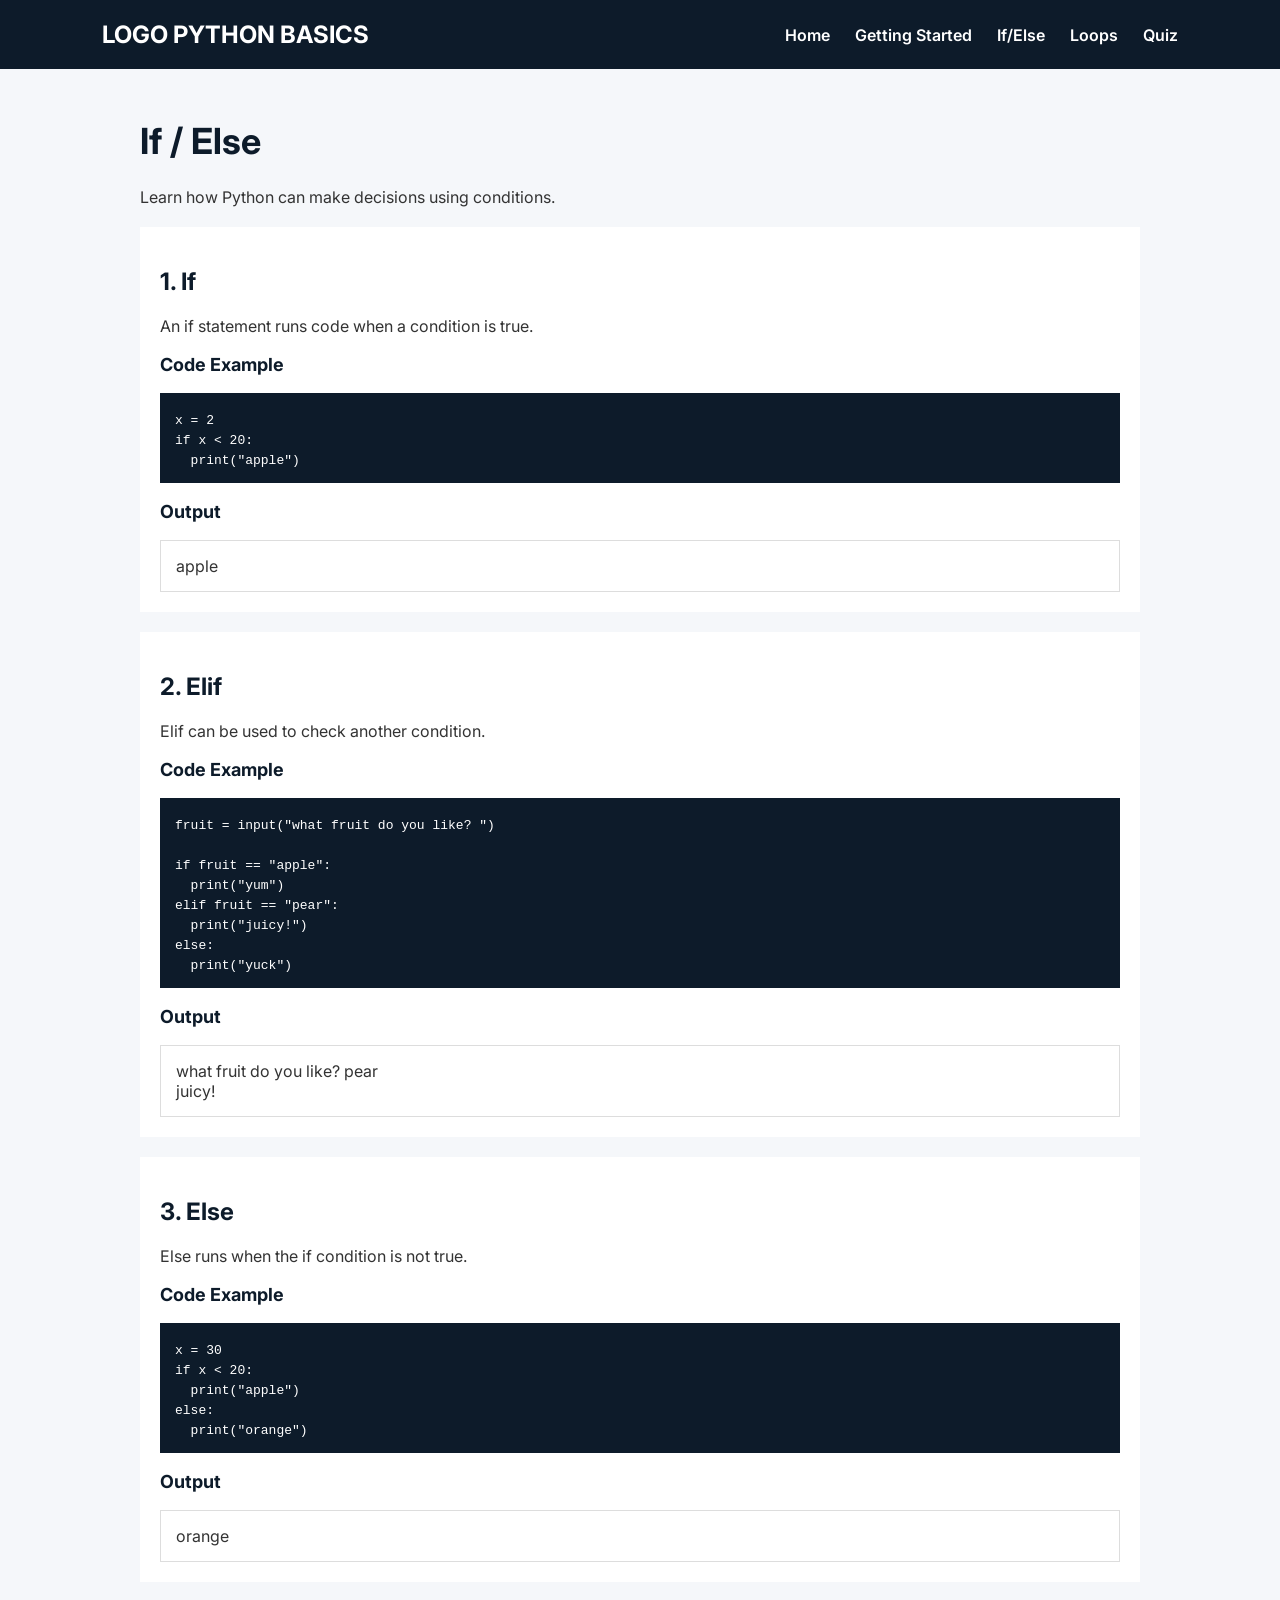
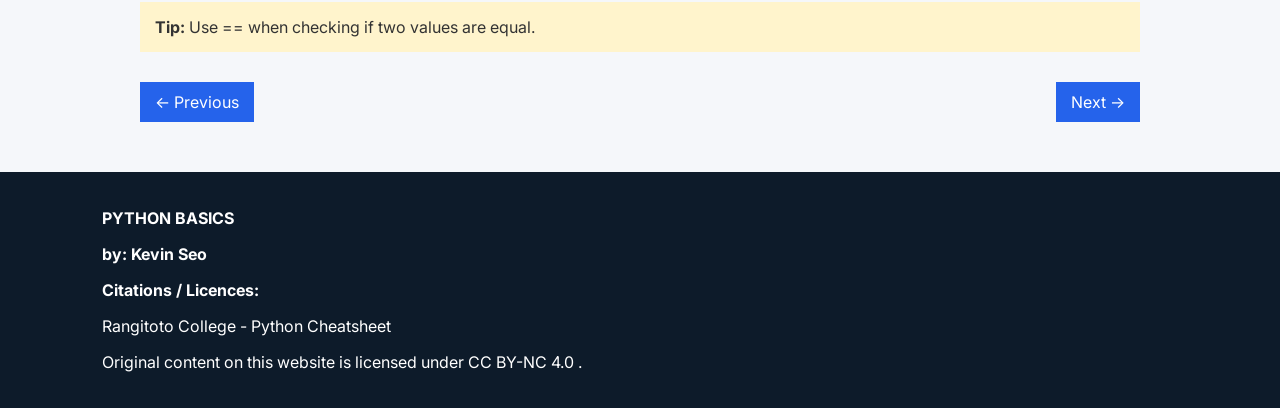
==== ifelse.html @ f4f818a4 "Add files via upload" ====
<!DOCTYPE html>
<html lang="en">

<head>
  <meta charset="UTF-8">
  <meta name="viewport" content="width=device-width, initial-scale=1.0">
  <title>If / Else - Python Basics</title>
  <link rel="stylesheet" href="style.css">
</head>

<body>

  <!-- Header -->
  <div class="header">

    <a href="index.html" class="logo">
      <span>LOGO</span>
      <span>PYTHON BASICS</span>
    </a>

    <div class="nav">
      <a href="index.html">Home</a>
      <a href="start.html">Getting Started</a>
      <a href="ifelse.html">If/Else</a>
      <a href="loops.html">Loops</a>
      <a href="quiz.html">Quiz</a>
    </div>

  </div>


  <!-- Learning Content -->
  <div class="contents">

    <h1>If / Else</h1>
    <p>Learn how Python can make decisions using conditions.</p>


    <div class="lesson">

      <h2>1. If</h2>

      <p>An if statement runs code when a condition is true.</p>

      <h3>Code Example</h3>

      <div class="code-box">
        <code>
          x = 2<br>
          if x &lt; 20:<br>
          &nbsp;&nbsp;print("apple")
        </code>
      </div>

      <h3>Output</h3>

      <div class="output-box">
        apple
      </div>

    </div>


    <div class="lesson">

      <h2>2. Elif</h2>

      <p>Elif can be used to check another condition.</p>

      <h3>Code Example</h3>

      <div class="code-box">
        <code>
          fruit = input("what fruit do you like? ")<br><br>

          if fruit == "apple":<br>
          &nbsp;&nbsp;print("yum")<br>
          elif fruit == "pear":<br>
          &nbsp;&nbsp;print("juicy!")<br>
          else:<br>
          &nbsp;&nbsp;print("yuck")
        </code>
      </div>

      <h3>Output</h3>

      <div class="output-box">
        what fruit do you like? pear<br>
        juicy!
      </div>

    </div>


    <div class="lesson">

      <h2>3. Else</h2>

      <p>Else runs when the if condition is not true.</p>

      <h3>Code Example</h3>

      <div class="code-box">
        <code>
          x = 30<br>
          if x &lt; 20:<br>
          &nbsp;&nbsp;print("apple")<br>
          else:<br>
          &nbsp;&nbsp;print("orange")
        </code>
      </div>

      <h3>Output</h3>

      <div class="output-box">
        orange
      </div>

    </div>


    <div class="tip">
      <strong>Tip:</strong> Use == when checking if two values are equal.

    </div>


    <div class="page-navigation">
      <a href="start.html" class="page-btn">← Previous</a>
      <a href="loops.html" class="page-btn">Next →</a>
    </div>

  </div>


  <!-- Footer -->
  <div class="footer">
    <p><strong>PYTHON BASICS</strong></p>
    <p><strong>by: Kevin Seo</strong></p>

    <p><strong>Citations / Licences:</strong></p>
    <p>Rangitoto College - Python Cheatsheet</p>

    <p>
      Original content on this website is licensed under
      <a href="https://creativecommons.org/licenses/by-nc/4.0/">
        CC BY-NC 4.0
      </a>.
    </p>
  </div>

</body>

</html>
---- style.css ----
@import url('https://fonts.googleapis.com/css2?family=Inter:wght@400;600;700&display=swap');

body {
  margin: 0;
  font-family: 'Inter', Arial, sans-serif;
  /* using Inter as the main font for the website */
  background-color: #F5F7FA;
  color: #333333;
}

a {
  text-decoration: none;
}

/* Main page heading */
h1 {
  color: #0D1B2A;
  font-size: 36px;
}

/* Section heading */
h2 {
  color: #0D1B2A;
  font-size: 24px;
}

/* Small heading */
h3 {
  color: #0D1B2A;
  font-size: 18px;
}

/* Header */
.header {
  background-color: #0D1B2A;
  display: flex;
  /* using flexbox to place the logo and navigation in one row*/
  justify-content: space-between;
  align-items: center;
  padding: 20px 8%;
}

.logo {
  color: #FFFFFF;
  font-size: 24px;
  font-weight: 700;
}

.nav {
  display: flex;
  gap: 25px;
}

.nav a {
  color: #FFFFFF;
  font-weight: 600;
}

/* Contents */
.contents {
  width: 80%;
  max-width: 1000px;
  /* stopping the content from getting too wide */
  margin: 50px auto;
}

/* Footer */
.footer {
  background-color: #0D1B2A;
  color: #FFFFFF;
  padding: 20px 8%;
  margin-top: 30px;
}

.footer a {
  color: #FFFFFF;
}

/* Home Page - Hero */
.hero {
  display: flex;
  justify-content: space-between;
  align-items: center;
  padding: 50px 10%;
  min-height: 260px;
}

.hero-text {
  width: 50%;
}

.hero p {
  font-size: 20px;
  margin-bottom: 30px;
}

.hero-btn {
  /* styling the class button on hero*/
  display: inline-block;
  /* making the link work more like a button */
  background-color: #2563EB;
  color: #FFFFFF;
  padding: 14px 25px;
  border-radius: 8px;
  /*making button round*/
  font-weight: 600;
}

.hero-image {
  width: 40%;
  height: 220px;
  background-color: #FFFFFF;
  display: flex;
  justify-content: center;
  align-items: center;
}

/* Home Page - Learning Topic Cards */
.topics {
  padding: 20px 0 50px;
}

.topic-grid {
  display: grid;
  /* using grid to place the topic cards */
  grid-template-columns: repeat(4, 1fr);
  /* making 4 equal columns */
  gap: 20px;
}

.topic-item {
  background-color: #FFFFFF;
  padding: 25px;
  border-radius: 10px;
}

.topic-icon {
  width: 55px;
  height: 55px;
  border-radius: 50%;
  background-color: #F5F7FA;
  border: 1px solid #D6E4FF;
  display: flex;
  align-items: center;
  justify-content: center;
  margin-bottom: 15px;
}

.topic-btn {
  color: #2563EB;
  font-weight: 600;
}

/* Home Page - Intro */
.python-intro {
  display: flex;
  justify-content: space-between;
  align-items: center;
  padding: 60px 0;
}

.intro-text {
  width: 55%;
}

.intro-image {
  width: 35%;
  height: 200px;
  background-color: #FFFFFF;
  display: flex;
  justify-content: center;
  align-items: center;
}


/* Learning Content Page */
.lesson {
  background-color: #FFFFFF;
  padding: 20px;
  margin: 20px 0;
}

.code-box {
  background-color: #0D1B2A;
  color: #FFFFFF;
  padding: 15px;
}

.output-box {
  background-color: #FFFFFF;
  padding: 15px;
  border: 1px solid #DDDDDD;
}

.tip {
  background-color: #FFF4CC;
  color: #333333;
  padding: 15px;
  margin-top: 20px;
}

.page-navigation {
  display: flex;
  justify-content: space-between;
  margin-top: 30px;
}

.page-btn {
  background-color: #2563EB;
  color: #FFFFFF;
  padding: 10px 15px;
}

/* Quiz Page*/
.question {
  background-color: #FFFFFF;
  padding: 20px;
  margin: 20px 0;
}

.question label {
  display: block;
  padding: 8px 0;
}

.check-btn {
  background-color: #2563EB;
  color: #FFFFFF;
  border: none;
  padding: 10px 20px;
  font-family: inherit;
}

.result {
  background-color: #FFF4CC;
  padding: 15px;
  margin-top: 20px;
}
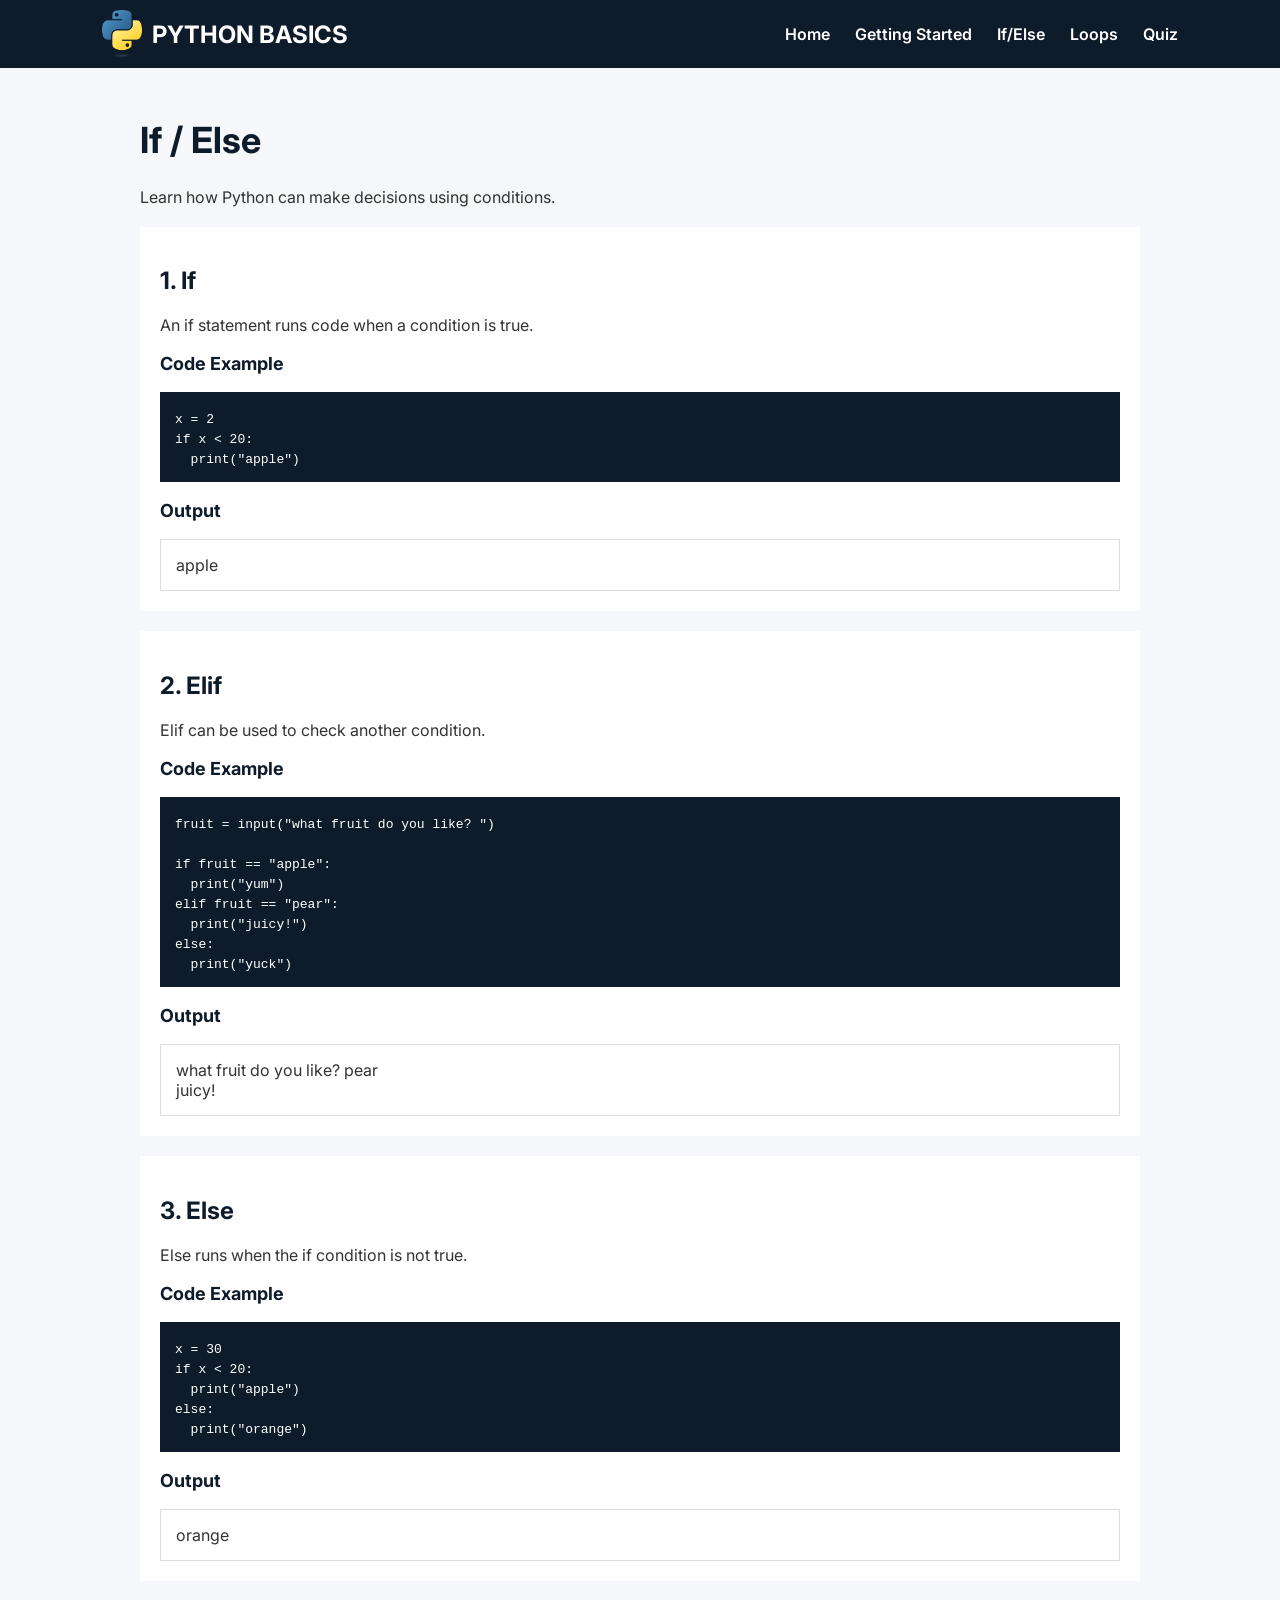
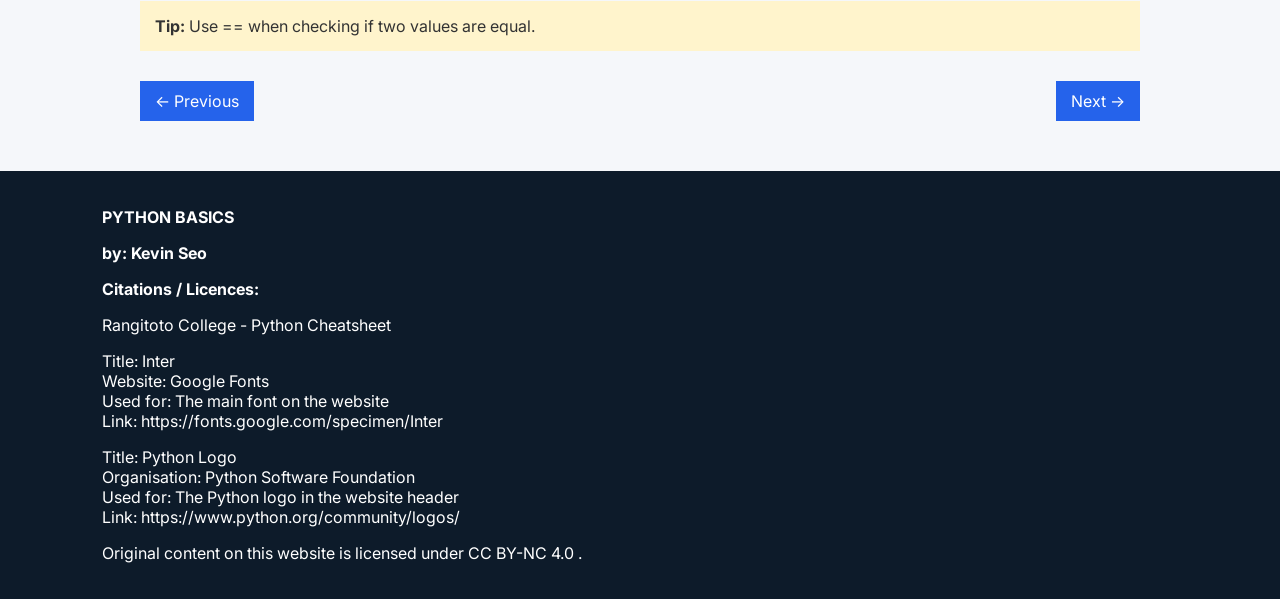
==== commit 7ee2f505: "Update final Part 1 website" ====
--- a/ifelse.html
+++ b/ifelse.html
@@ -12,9 +12,8 @@
 
   <!-- Header -->
   <div class="header">
-
     <a href="index.html" class="logo">
-      <span>LOGO</span>
+      <img src="images/logo.png" alt="Python logo">
       <span>PYTHON BASICS</span>
     </a>
 
@@ -34,7 +33,6 @@
 
     <h1>If / Else</h1>
     <p>Learn how Python can make decisions using conditions.</p>
-
 
     <div class="lesson">
 
@@ -57,9 +55,7 @@
       <div class="output-box">
         apple
       </div>
-
     </div>
-
 
     <div class="lesson">
 
@@ -88,9 +84,7 @@
         what fruit do you like? pear<br>
         juicy!
       </div>
-
     </div>
-
 
     <div class="lesson">
 
@@ -142,6 +136,20 @@
     <p>Rangitoto College - Python Cheatsheet</p>
 
     <p>
+      Title: Inter<br>
+      Website: Google Fonts<br>
+      Used for: The main font on the website<br>
+      Link: https://fonts.google.com/specimen/Inter
+    </p>
+
+    <p>
+      Title: Python Logo<br>
+      Organisation: Python Software Foundation<br>
+      Used for: The Python logo in the website header<br>
+      Link: https://www.python.org/community/logos/
+    </p>
+
+    <p>
       Original content on this website is licensed under
       <a href="https://creativecommons.org/licenses/by-nc/4.0/">
         CC BY-NC 4.0
--- a/style.css
+++ b/style.css
@@ -37,13 +37,22 @@
   /* using flexbox to place the logo and navigation in one row*/
   justify-content: space-between;
   align-items: center;
-  padding: 20px 8%;
+  padding: 10px 8%;
 }
 
 .logo {
   color: #FFFFFF;
   font-size: 24px;
   font-weight: 700;
+  display: flex;
+  align-items: center;
+  gap: 10px;
+}
+
+.logo img {
+  width: 40px;
+  height: auto;
+  vertical-align: middle;
 }
 
 .nav {
@@ -79,19 +88,22 @@
 /* Home Page - Hero */
 .hero {
   display: flex;
-  justify-content: space-between;
-  align-items: center;
-  padding: 50px 10%;
-  min-height: 260px;
+  justify-content: center;
+  align-items: center;
+  gap: 50px;
+  max-width: 1200px;
+  margin: 0 auto;
+  padding: 50px 20px;
+  min-height: 240px;
 }
 
 .hero-text {
-  width: 50%;
+  width: 45%;
 }
 
 .hero p {
   font-size: 20px;
-  margin-bottom: 30px;
+  margin-bottom: 60px;
 }
 
 .hero-btn {
@@ -107,12 +119,17 @@
 }
 
 .hero-image {
-  width: 40%;
-  height: 220px;
-  background-color: #FFFFFF;
-  display: flex;
-  justify-content: center;
-  align-items: center;
+  width: 45%;
+  display: flex;
+  justify-content: center;
+  align-items: center;
+}
+
+.hero-image img {
+  width: 100%;
+  max-width: 500px;
+  height: auto;
+  display: block;
 }
 
 /* Home Page - Learning Topic Cards */
@@ -172,6 +189,12 @@
   align-items: center;
 }
 
+.intro-image img {
+  width: 100%;
+  max-width: 420px;
+  height: auto;
+  display: block;
+}
 
 /* Learning Content Page */
 .lesson {
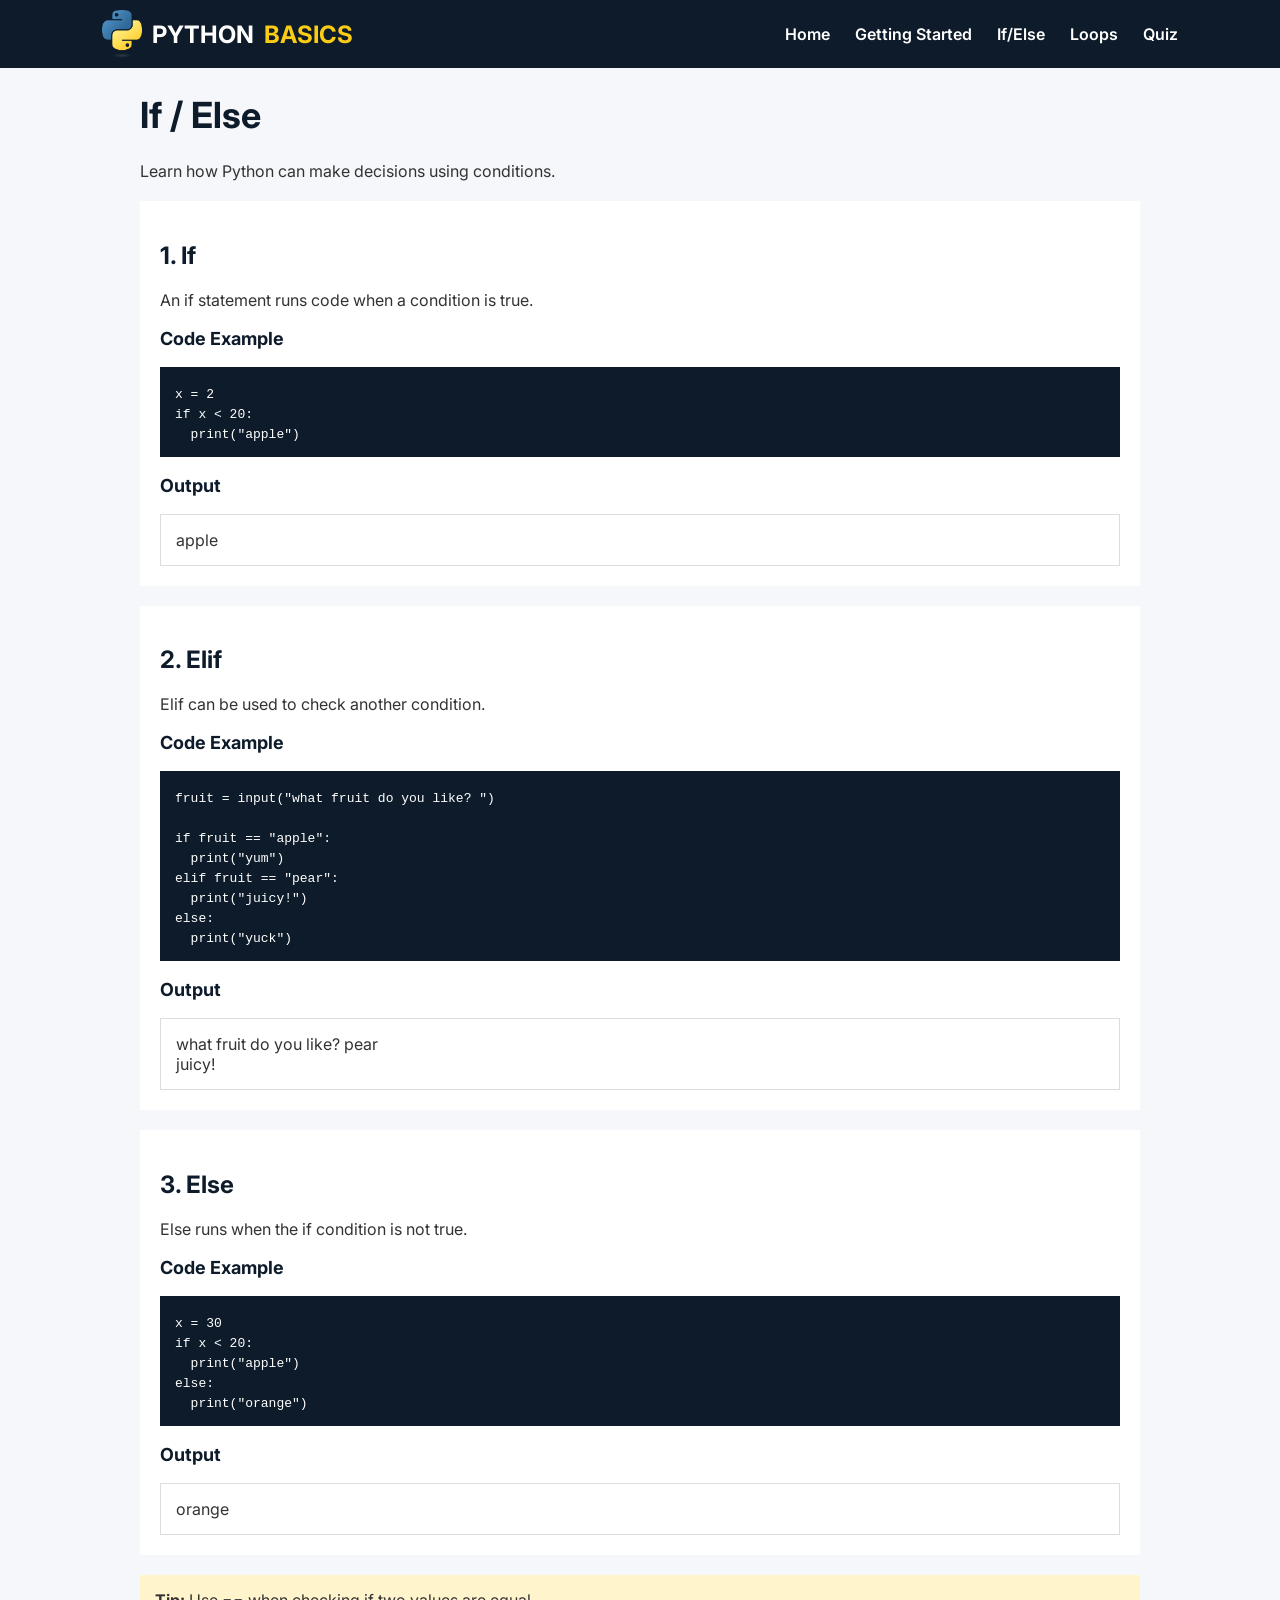
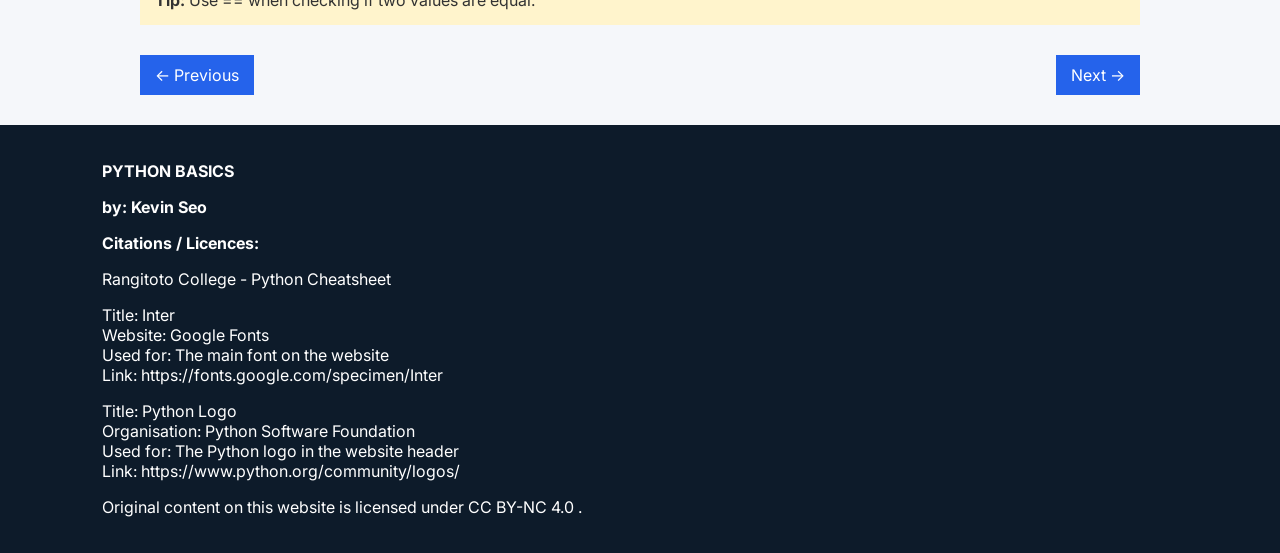
==== commit 23ef6888: "Final update" ====
--- a/ifelse.html
+++ b/ifelse.html
@@ -14,7 +14,8 @@
   <div class="header">
     <a href="index.html" class="logo">
       <img src="images/logo.png" alt="Python logo">
-      <span>PYTHON BASICS</span>
+      <span>PYTHON</span>
+      <span class="logo-basics-word">BASICS</span>
     </a>
 
     <div class="nav">
--- a/style.css
+++ b/style.css
@@ -55,6 +55,10 @@
   vertical-align: middle;
 }
 
+.logo-basics-word {
+  color: #FACC15;
+}
+
 .nav {
   display: flex;
   gap: 25px;
@@ -70,7 +74,7 @@
   width: 80%;
   max-width: 1000px;
   /* stopping the content from getting too wide */
-  margin: 50px auto;
+  margin: 20px auto;
 }
 
 /* Footer */
@@ -90,15 +94,23 @@
   display: flex;
   justify-content: center;
   align-items: center;
-  gap: 50px;
+  gap: 5px;
   max-width: 1200px;
   margin: 0 auto;
-  padding: 50px 20px;
-  min-height: 240px;
+  padding: 15px 20px 0;
+  min-height: 0;
 }
 
 .hero-text {
-  width: 45%;
+  width: 48%;
+}
+
+.hero-python-word {
+  color: #0459fb;
+}
+
+.hero h1 {
+  font-size: 44px;
 }
 
 .hero p {
@@ -120,9 +132,6 @@
 
 .hero-image {
   width: 45%;
-  display: flex;
-  justify-content: center;
-  align-items: center;
 }
 
 .hero-image img {
@@ -134,7 +143,7 @@
 
 /* Home Page - Learning Topic Cards */
 .topics {
-  padding: 20px 0 50px;
+  padding: 20px 0 30px;
 }
 
 .topic-grid {
@@ -149,18 +158,21 @@
   background-color: #FFFFFF;
   padding: 25px;
   border-radius: 10px;
+  border: 1px solid #B8CDF5;
 }
 
 .topic-icon {
-  width: 55px;
-  height: 55px;
-  border-radius: 50%;
-  background-color: #F5F7FA;
-  border: 1px solid #D6E4FF;
-  display: flex;
-  align-items: center;
+  display: flex;
   justify-content: center;
-  margin-bottom: 15px;
+  align-items: center;
+  margin-bottom: 18px;
+}
+
+.topic-icon img {
+  width: 68px;
+  height: 68px;
+  object-fit: contain;
+  display: block;
 }
 
 .topic-btn {
@@ -173,7 +185,7 @@
   display: flex;
   justify-content: space-between;
   align-items: center;
-  padding: 60px 0;
+  padding: 20px 0;
 }
 
 .intro-text {
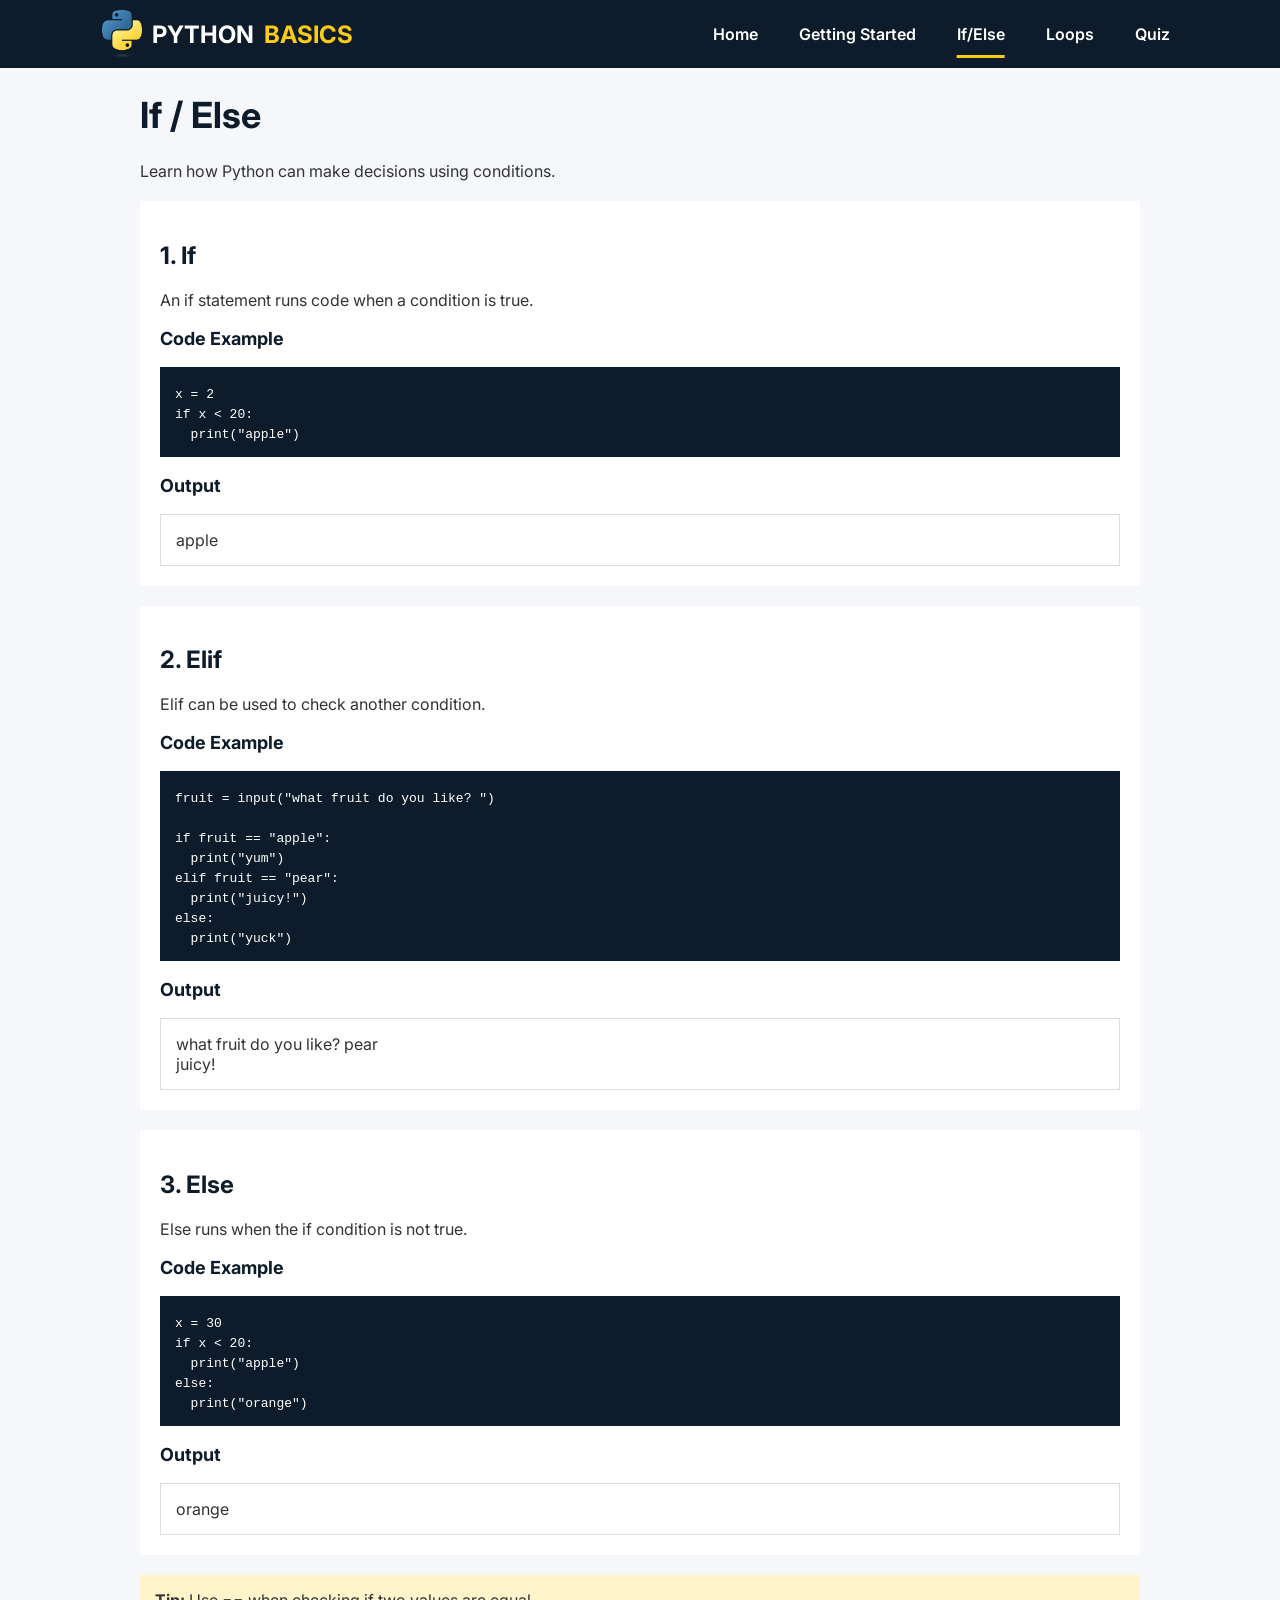
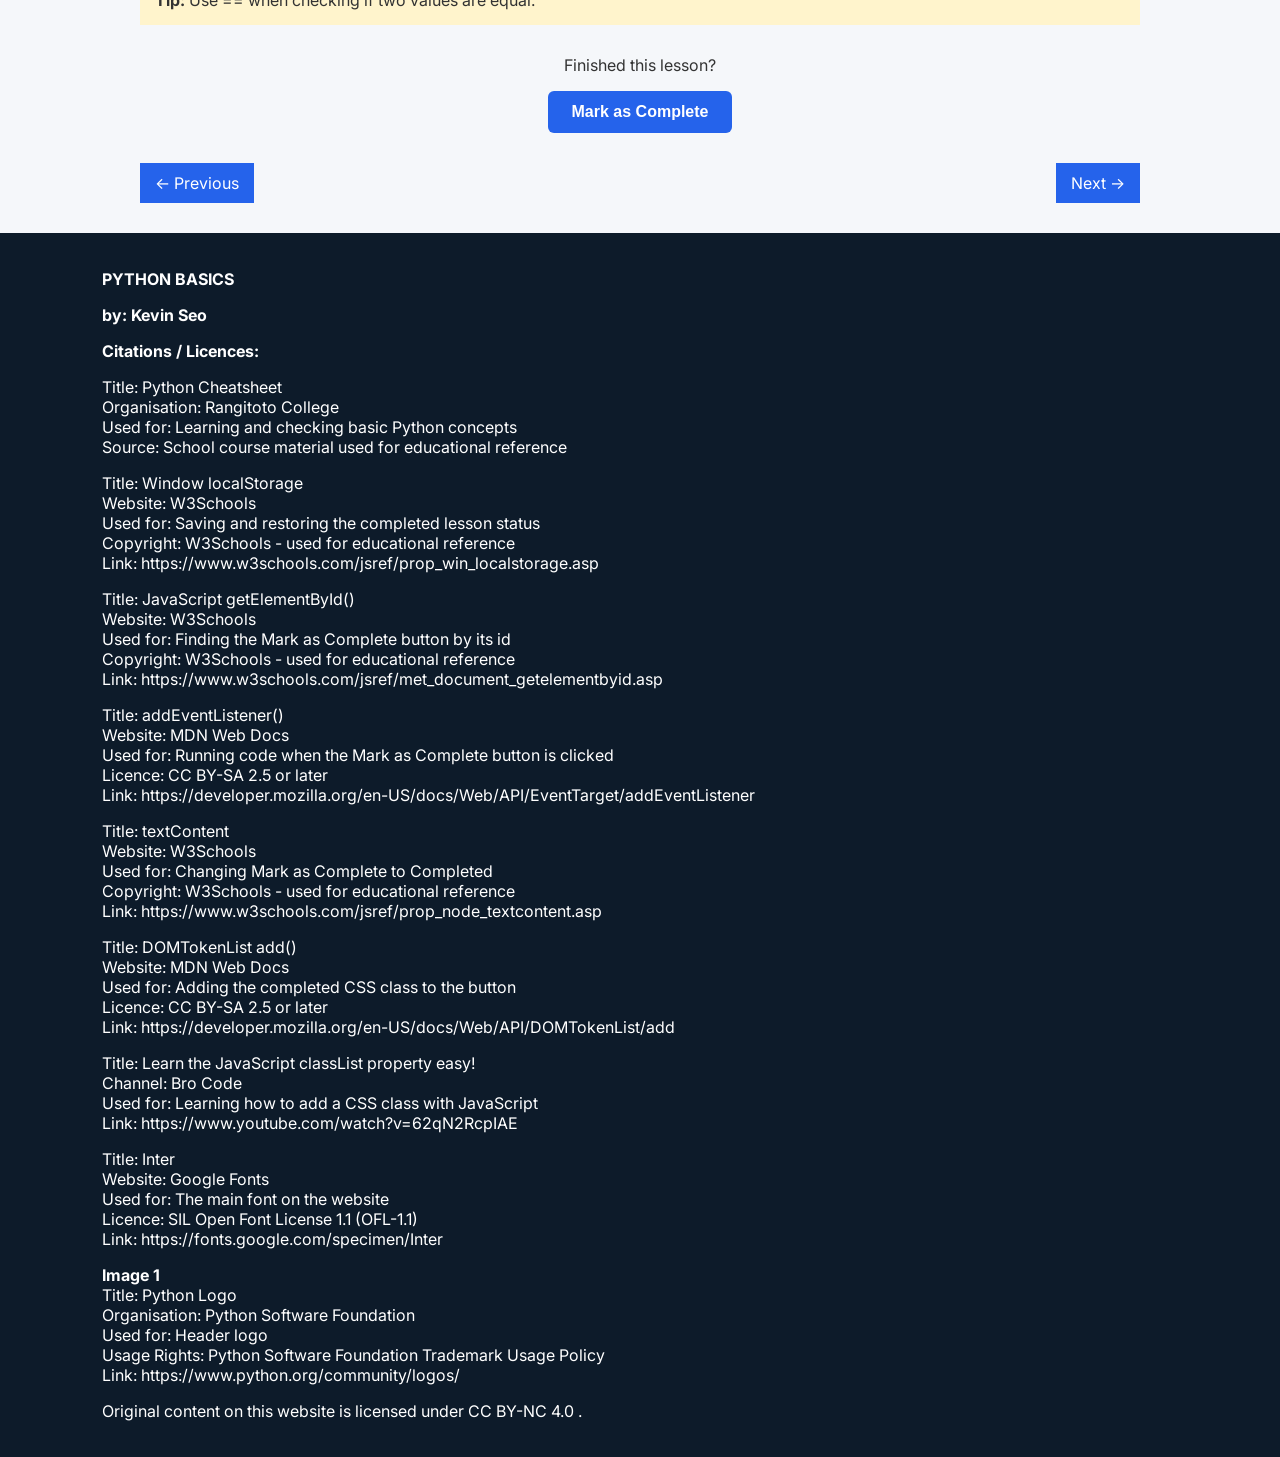
==== commit 1f815502: "Update final website files" ====
--- a/ifelse.html
+++ b/ifelse.html
@@ -21,13 +21,11 @@
     <div class="nav">
       <a href="index.html">Home</a>
       <a href="start.html">Getting Started</a>
-      <a href="ifelse.html">If/Else</a>
+      <a href="ifelse.html" class="active">If/Else</a>
       <a href="loops.html">Loops</a>
       <a href="quiz.html">Quiz</a>
     </div>
-
   </div>
-
 
   <!-- Learning Content -->
   <div class="contents">
@@ -36,13 +34,9 @@
     <p>Learn how Python can make decisions using conditions.</p>
 
     <div class="lesson">
-
       <h2>1. If</h2>
-
       <p>An if statement runs code when a condition is true.</p>
-
       <h3>Code Example</h3>
-
       <div class="code-box">
         <code>
           x = 2<br>
@@ -50,26 +44,19 @@
           &nbsp;&nbsp;print("apple")
         </code>
       </div>
-
       <h3>Output</h3>
-
       <div class="output-box">
         apple
       </div>
     </div>
 
     <div class="lesson">
-
       <h2>2. Elif</h2>
-
       <p>Elif can be used to check another condition.</p>
-
       <h3>Code Example</h3>
-
       <div class="code-box">
         <code>
           fruit = input("what fruit do you like? ")<br><br>
-
           if fruit == "apple":<br>
           &nbsp;&nbsp;print("yum")<br>
           elif fruit == "pear":<br>
@@ -78,9 +65,7 @@
           &nbsp;&nbsp;print("yuck")
         </code>
       </div>
-
       <h3>Output</h3>
-
       <div class="output-box">
         what fruit do you like? pear<br>
         juicy!
@@ -88,13 +73,9 @@
     </div>
 
     <div class="lesson">
-
       <h2>3. Else</h2>
-
       <p>Else runs when the if condition is not true.</p>
-
       <h3>Code Example</h3>
-
       <div class="code-box">
         <code>
           x = 30<br>
@@ -104,49 +85,105 @@
           &nbsp;&nbsp;print("orange")
         </code>
       </div>
-
       <h3>Output</h3>
-
       <div class="output-box">
         orange
       </div>
-
-    </div>
-
+    </div>
 
     <div class="tip">
       <strong>Tip:</strong> Use == when checking if two values are equal.
-
-    </div>
-
+    </div>
+
+    <!-- Lesson completion -->
+    <div class="complete-area">
+      <p>Finished this lesson?</p>
+      <!-- button for marking the lesson as complete -->
+      <button type="button" class="complete-btn" id="ifelseComplete">
+        Mark as Complete
+      </button>
+    </div>
 
     <div class="page-navigation">
       <a href="start.html" class="page-btn">← Previous</a>
       <a href="loops.html" class="page-btn">Next →</a>
     </div>
-
   </div>
-
 
   <!-- Footer -->
   <div class="footer">
     <p><strong>PYTHON BASICS</strong></p>
     <p><strong>by: Kevin Seo</strong></p>
-
     <p><strong>Citations / Licences:</strong></p>
-    <p>Rangitoto College - Python Cheatsheet</p>
+
+    <p>
+      Title: Python Cheatsheet<br>
+      Organisation: Rangitoto College<br>
+      Used for: Learning and checking basic Python concepts<br>
+      Source: School course material used for educational reference
+    </p>
+
+    <p>
+      Title: Window localStorage<br>
+      Website: W3Schools<br>
+      Used for: Saving and restoring the completed lesson status<br>
+      Copyright: W3Schools - used for educational reference<br>
+      Link: https://www.w3schools.com/jsref/prop_win_localstorage.asp
+    </p>
+
+    <p>
+      Title: JavaScript getElementById()<br>
+      Website: W3Schools<br>
+      Used for: Finding the Mark as Complete button by its id<br>
+      Copyright: W3Schools - used for educational reference<br>
+      Link: https://www.w3schools.com/jsref/met_document_getelementbyid.asp
+    </p>
+
+    <p>
+      Title: addEventListener()<br>
+      Website: MDN Web Docs<br>
+      Used for: Running code when the Mark as Complete button is clicked<br>
+      Licence: CC BY-SA 2.5 or later<br>
+      Link: https://developer.mozilla.org/en-US/docs/Web/API/EventTarget/addEventListener
+    </p>
+
+    <p>
+      Title: textContent<br>
+      Website: W3Schools<br>
+      Used for: Changing Mark as Complete to Completed<br>
+      Copyright: W3Schools - used for educational reference<br>
+      Link: https://www.w3schools.com/jsref/prop_node_textcontent.asp
+    </p>
+
+    <p>
+      Title: DOMTokenList add()<br>
+      Website: MDN Web Docs<br>
+      Used for: Adding the completed CSS class to the button<br>
+      Licence: CC BY-SA 2.5 or later<br>
+      Link: https://developer.mozilla.org/en-US/docs/Web/API/DOMTokenList/add
+    </p>
+
+    <p>
+      Title: Learn the JavaScript classList property easy!<br>
+      Channel: Bro Code<br>
+      Used for: Learning how to add a CSS class with JavaScript<br>
+      Link: https://www.youtube.com/watch?v=62qN2RcpIAE
+    </p>
 
     <p>
       Title: Inter<br>
       Website: Google Fonts<br>
       Used for: The main font on the website<br>
+      Licence: SIL Open Font License 1.1 (OFL-1.1)<br>
       Link: https://fonts.google.com/specimen/Inter
     </p>
 
     <p>
+      <strong>Image 1</strong><br>
       Title: Python Logo<br>
       Organisation: Python Software Foundation<br>
-      Used for: The Python logo in the website header<br>
+      Used for: Header logo<br>
+      Usage Rights: Python Software Foundation Trademark Usage Policy<br>
       Link: https://www.python.org/community/logos/
     </p>
 
@@ -158,6 +195,8 @@
     </p>
   </div>
 
+  <!-- linking the shared JavaScript file -->
+  <script src="main.js"></script>
 </body>
 
 </html>
--- a/style.css
+++ b/style.css
@@ -10,6 +10,7 @@
 
 a {
   text-decoration: none;
+  /*removing the line thing under the words*/
 }
 
 /* Main page heading */
@@ -36,7 +37,9 @@
   display: flex;
   /* using flexbox to place the logo and navigation in one row*/
   justify-content: space-between;
-  align-items: center;
+  /* putting the logo on the left and navigation links on the right */
+  align-items: center;
+  /* aligning the logo and navigation vertically in the middle */
   padding: 10px 8%;
 }
 
@@ -45,7 +48,9 @@
   font-size: 24px;
   font-weight: 700;
   display: flex;
-  align-items: center;
+  /* keeping the logo image and text together in one row */
+  align-items: center;
+  /* adding space between the logo image and website name */
   gap: 10px;
 }
 
@@ -53,6 +58,7 @@
   width: 40px;
   height: auto;
   vertical-align: middle;
+  /* aligning the logo image with the text vertically */
 }
 
 .logo-basics-word {
@@ -61,20 +67,44 @@
 
 .nav {
   display: flex;
+  /* arranging navigation links horizontally */
   gap: 25px;
+  /* adding equal spacing between navigation links */
 }
 
 .nav a {
   color: #FFFFFF;
   font-weight: 600;
+
+  /* Keep the same space around every navigation link */
+  padding: 4px 8px;
+}
+
+/* Show which page is currently open */
+.nav a.active {
+  /* Add an underline to the active link */
+  text-decoration: underline;
+  /* Make the underline yellow */
+  text-decoration-color: #FACC15;
+  /* Make the underline a little thicker */
+  text-decoration-thickness: 3px;
+  /* Add space between the text and underline */
+  text-underline-offset: 15px;
+}
+
+/* Change the navigation link colour when the mouse is over it */
+.nav a:hover {
+  color: #FACC15;
+  /* changing the link text to yellow */
 }
 
 /* Contents */
 .contents {
   width: 80%;
   max-width: 1000px;
-  /* stopping the content from getting too wide */
+  /* stopping content from becoming too wide on large screens */
   margin: 20px auto;
+  /* centering the content area */
 }
 
 /* Footer */
@@ -92,8 +122,11 @@
 /* Home Page - Hero */
 .hero {
   display: flex;
+  /* placing hero text and image next to each other */
   justify-content: center;
-  align-items: center;
+  /* moving the hero content to the centre */
+  align-items: center;
+  /* aligning text and image vertically */
   gap: 5px;
   max-width: 1200px;
   margin: 0 auto;
@@ -121,12 +154,12 @@
 .hero-btn {
   /* styling the class button on hero*/
   display: inline-block;
-  /* making the link work more like a button */
+  /* making the link behave like a button */
   background-color: #2563EB;
   color: #FFFFFF;
   padding: 14px 25px;
   border-radius: 8px;
-  /*making button round*/
+  /* making the button corners rounded */
   font-weight: 600;
 }
 
@@ -152,6 +185,7 @@
   grid-template-columns: repeat(4, 1fr);
   /* making 4 equal columns */
   gap: 20px;
+  /* adding space between each learning card */
 }
 
 .topic-item {
@@ -172,12 +206,32 @@
   width: 68px;
   height: 68px;
   object-fit: contain;
+  /* keeping the icon shape without stretching it */
   display: block;
 }
 
 .topic-btn {
   color: #2563EB;
   font-weight: 600;
+  margin-top: auto;
+  /* pushing the Start link to the bottom */
+}
+
+/* Keep the Start links at the same height */
+.topic-item {
+  display: flex;
+  /* making the card use a flexible layout */
+  flex-direction: column;
+  /* arranging the card content from top to bottom */
+}
+
+.topic-content {
+  display: flex;
+  /* making the text area flexible */
+  flex-direction: column;
+  /* arranging the text from top to bottom */
+  flex: 1;
+  /* making each content area use the remaining card space */
 }
 
 /* Home Page - Intro */
@@ -237,6 +291,7 @@
 .page-navigation {
   display: flex;
   justify-content: space-between;
+  /* placing previous and next buttons at opposite sides */
   margin-top: 30px;
 }
 
@@ -245,6 +300,34 @@
   color: #FFFFFF;
   padding: 10px 15px;
 }
+
+
+/* Lesson complete area */
+.complete-area {
+  text-align: center;
+  /* putting the text and button in the centre */
+  margin: 30px 0 20px;
+}
+
+/* Mark as Complete button */
+.complete-btn {
+  background-color: #2563EB;
+  color: #FFFFFF;
+  border: none;
+  padding: 12px 24px;
+  border-radius: 6px;
+  font-size: 16px;
+  font-weight: 600;
+  cursor: pointer;
+  /* showing a hand cursor when the mouse is over the button */
+}
+
+/* Completed lesson button */
+.complete-btn.completed {
+  background-color: #16A34A;
+  /* changing the button to green when the lesson is completed */
+}
+
 
 /* Quiz Page*/
 .question {
@@ -270,4 +353,39 @@
   background-color: #FFF4CC;
   padding: 15px;
   margin-top: 20px;
+}
+
+/* Quiz feedback */
+.feedback {
+  display: inline-block;
+  /* keeping the feedback background around the text */
+  font-weight: 600;
+  /* making the feedback text easier to notice */
+  margin-top: 12px;
+  /* adding space above the feedback */
+  padding: 7px 10px;
+  /* adding space inside the feedback */
+  border-radius: 5px;
+  /* slightly rounding the feedback corners */
+}
+
+/* Correct feedback */
+.feedback.correct {
+  color: #15803D;
+  background-color: #DCFCE7;
+  /* light green background */
+}
+
+/* Incorrect feedback */
+.feedback.incorrect {
+  color: #B91C1C;
+  background-color: #FEE2E2;
+  /* light red background */
+}
+
+/* Not answered feedback */
+.feedback.not-answered {
+  color: #9A6700;
+  background-color: #FEF3C7;
+  /* light yellow background */
 }
